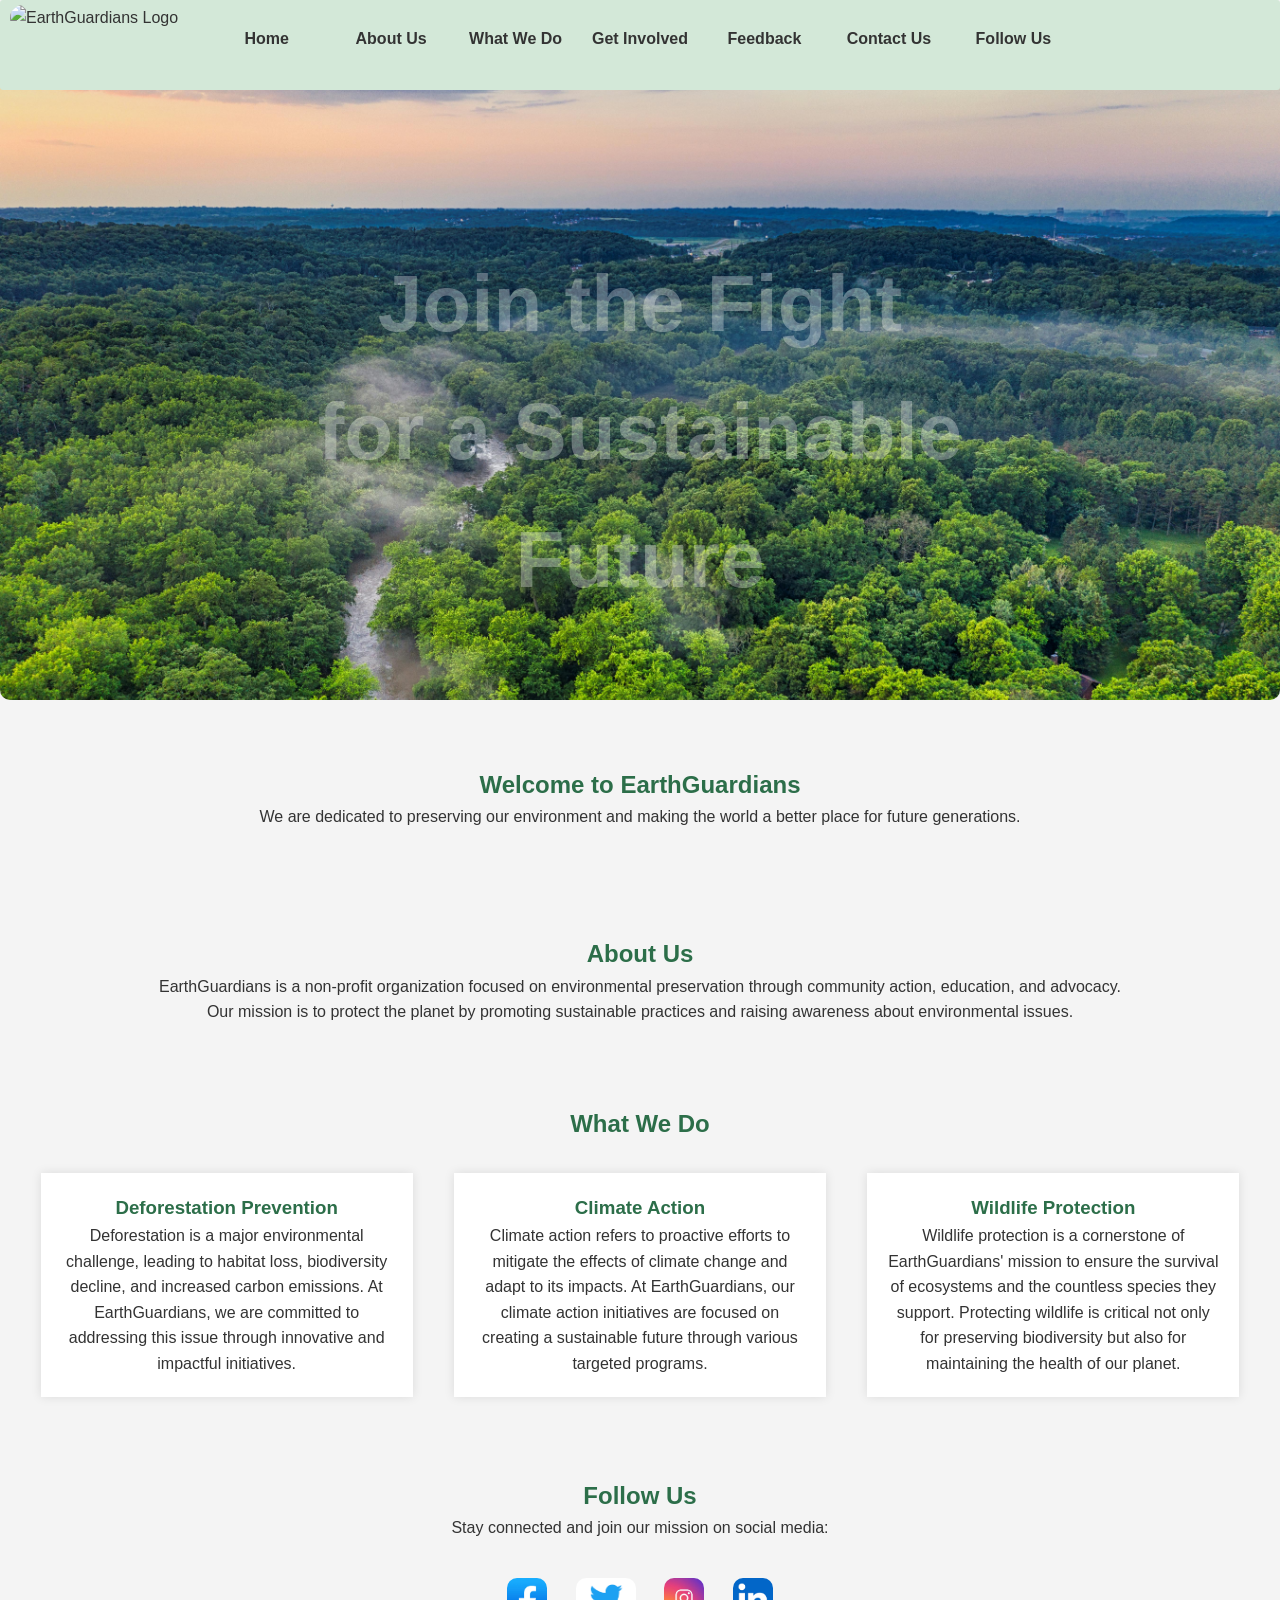
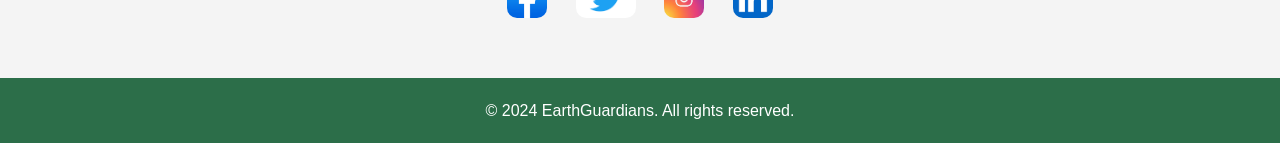
==== index.html @ 2689348c "Add files via upload" ====
<!DOCTYPE html>
<html lang="en">
  <meta charset="UTF-8">
  <meta name="viewport" content="width=device-width, initial-scale=1.0">

<head>
  
  <title>EarthGuardians - Protecting Our Planet</title>
  <link rel="stylesheet" href="1A)Padhle.css">

</head>

<body>



  <header>

    <div id="Topbar" >
    <nav>
<br>

        <a class="Topbar_elements" href="#home" >Home</a>
        <a class="Topbar_elements"href="#about" >About Us</a>
        <a class="Topbar_elements"href="#what-we-do" >What We Do</a>
        <a class="Topbar_elements"href="2)Getinvolved.html" >Get Involved</a>
        <a class="Topbar_elements"href="4)Feedback.html" >Feedback</a>
        <a class="Topbar_elements"href="3)Contactus.html" >Contact Us</a>
        <a class="Topbar_elements"href="#follow-us" >Follow Us</a>

        <div class="logo-container">
        <img src="https://encrypted-tbn0.gstatic.com/images?q=tbn:ANd9GcQoGCYsvXYhXo4yycLhUtwGeHU81bMLSv8JfA&s" alt="EarthGuardians Logo">
        </div>

<br>
<br>
    </nav>
    
    </div>



 


    <div class="Main_Title">
      <p>Join the Fight <br>for a Sustainable Future</p>
    </div>
<br>
<br>





  </header>




<main>
<br>
  <section id="home">
    <div class="intro">
      <h2>Welcome to EarthGuardians</h2>
      <p>We are dedicated to preserving our environment and making the world a better place for future generations.</p>
    </div>
  </section>





  
<br>
  <section id="about">
    <h2>About Us</h2>
    <p>EarthGuardians is a non-profit organization focused on environmental preservation through community action, education, and advocacy.
      <br>
       Our mission is to protect the planet by promoting sustainable practices and raising awareness about environmental issues.</p>
  </section>




 


  <section id="what-we-do">
    <h2>What We Do</h2>
    <div class="services">
      <div class="service-item">
        <h3>Deforestation Prevention</h3>
        <p>Deforestation is a major environmental challenge, leading to habitat loss, biodiversity decline, and increased carbon emissions. At EarthGuardians, we are committed to addressing this issue through innovative and impactful initiatives.</p>
      </div>
      <div class="service-item">
        <h3>Climate Action</h3>
        <p>Climate action refers to proactive efforts to mitigate the effects of climate change and adapt to its impacts. At EarthGuardians, our climate action initiatives are focused on creating a sustainable future through various targeted programs. </p>
      </div>
      <div class="service-item">
        <h3>Wildlife Protection</h3>
        <p>Wildlife protection is a cornerstone of EarthGuardians' mission to ensure the survival of ecosystems and the countless species they support. Protecting wildlife is critical not only for preserving biodiversity but also for maintaining the health of our planet.</p>
      </div>
    </div>
  </section>







  <section id="follow-us">
    <h2>Follow Us</h2>
    <p>Stay connected and join our mission on social media:</p>
    <br>
    <div class="social-media">
      <a href="https://facebook.com" target="_blank">
        <img src="[data-uri]" alt="Facebook" class="social-icon">
      </a>
      <a href="https://twitter.com" target="_blank">
        <img src="[data-uri]" alt="Twitter" class="social-icon">
      </a>
      <a href="https://instagram.com" target="_blank">
        <img src="[data-uri]" alt="Instagram" class="social-icon">
      </a>
      <a href="https://linkedin.com" target="_blank">
        <img src="[data-uri]" alt="LinkedIn" class="social-icon">
      </a>
    </div>
  </section>


</main>





  <footer>
    <p>&copy; 2024 EarthGuardians. All rights reserved.</p>
  </footer>




</body>
</html>
---- 1A)Padhle.css ----
* {
    margin: 0;
    padding: 0;
    box-sizing: border-box;
  }
  
  
  
  body {
    font-family: Arial, sans-serif;
    line-height: 1.6;
    background-color: #f4f4f4;
    color: #333;
  }
  
  
  h1, h2, h3 {
    color: #2c6e49;
  }
  
  
  a {
    text-decoration: none;
    color: inherit;
  }
  
  
  
  
  
  
  
  
  header {
    background-image: url("5A  Protect.jpg");
    background-size: cover;
    text-align: center;
    border-radius: 10px;
    height: 700px;
  }
  
  
  
  #Topbar {
    background-color: #d3e8d8;
    height: 90px;
    width: auto;
    border-radius: 3px;
  }
  
  .Topbar_elements{
    display: inline-block;
    background-color: #d3e8d8;
    border: none;
    width: 120px;
    font-weight: bolder;
    color: #333;
    font-size: 16px ; 
  }
  
  
  
  .logo-container {
    position: absolute;
    top: 5px; 
    left: 10px;
    z-index: 1000;
    border-width: 10px;
  }
  
  .logo-container img {
    width: 80px; 
    height: auto;
    border-radius: 20px;
    
  }
  
  
  
  
  
  
  
  .Main_Title{
    padding: 80px 0;
    padding-left: 240px;
    padding-right: 240px;
    padding-top: 150px;
    padding-bottom:78px ;
    font-family:'Gill Sans', 'Gill Sans MT', Calibri, 'Trebuchet MS', sans-serif;
    font-size: 80px ;
    font-weight: bolder;
    color: white;
    opacity: 30%;
    transition-property: all;
    transition-duration: 0.7s ;
    transition-timing-function: ease-in;
  }
  
  .Main_Title:hover{
    background-color:black;
    opacity: 40%; 
  }
  
  
  
  
  
  
  
  
  #home{ 
    background-color:;
    padding: 40px;
    transition-property: all;
    transition-duration: 0.5s;
    transition-timing-function: ease-in;
  }
  
  #home:hover{
    background-color:#d3e8d8;
  }
  
  
  
  
  
  
  
  #about{
    background-color:;
    padding: 40px;
    transition-property: all;
    transition-duration: 0.5s;
    transition-timing-function: ease-in;
  }
  
  #about:hover{
    background-color:#d3e8d8;
  }
  
  
  
  
  
  
  .service-item{
    transition-property: all;
    transition-duration: 0.5s;
    transition-timing-function: ease-in;
  }
  
  .service-item:hover{
    background-color:#d3e8d8;
  }
  
  
  
  
  
  
  
  section {
    padding: 40px 20px;
    text-align: center;
  }
  
  
  
  
  
  
  .services {
    display: flex;
    justify-content: space-around;
    margin-top: 30px;
  }
  
  .service-item {
    background-color: #fff;
    padding: 20px;
    box-shadow: 0 0 10px rgba(0, 0, 0, 0.1);
    width: 30%;
  }
  
  
  
  
  
  
  .social-icon{
    height: 40px;
    border-radius: 10px;
    margin: 12px;
  }
  
  
  
  
  
  
  
  
  footer {
    text-align: center;
    background-color: #2c6e49;
    color: white;
    padding: 20px 0;
  }
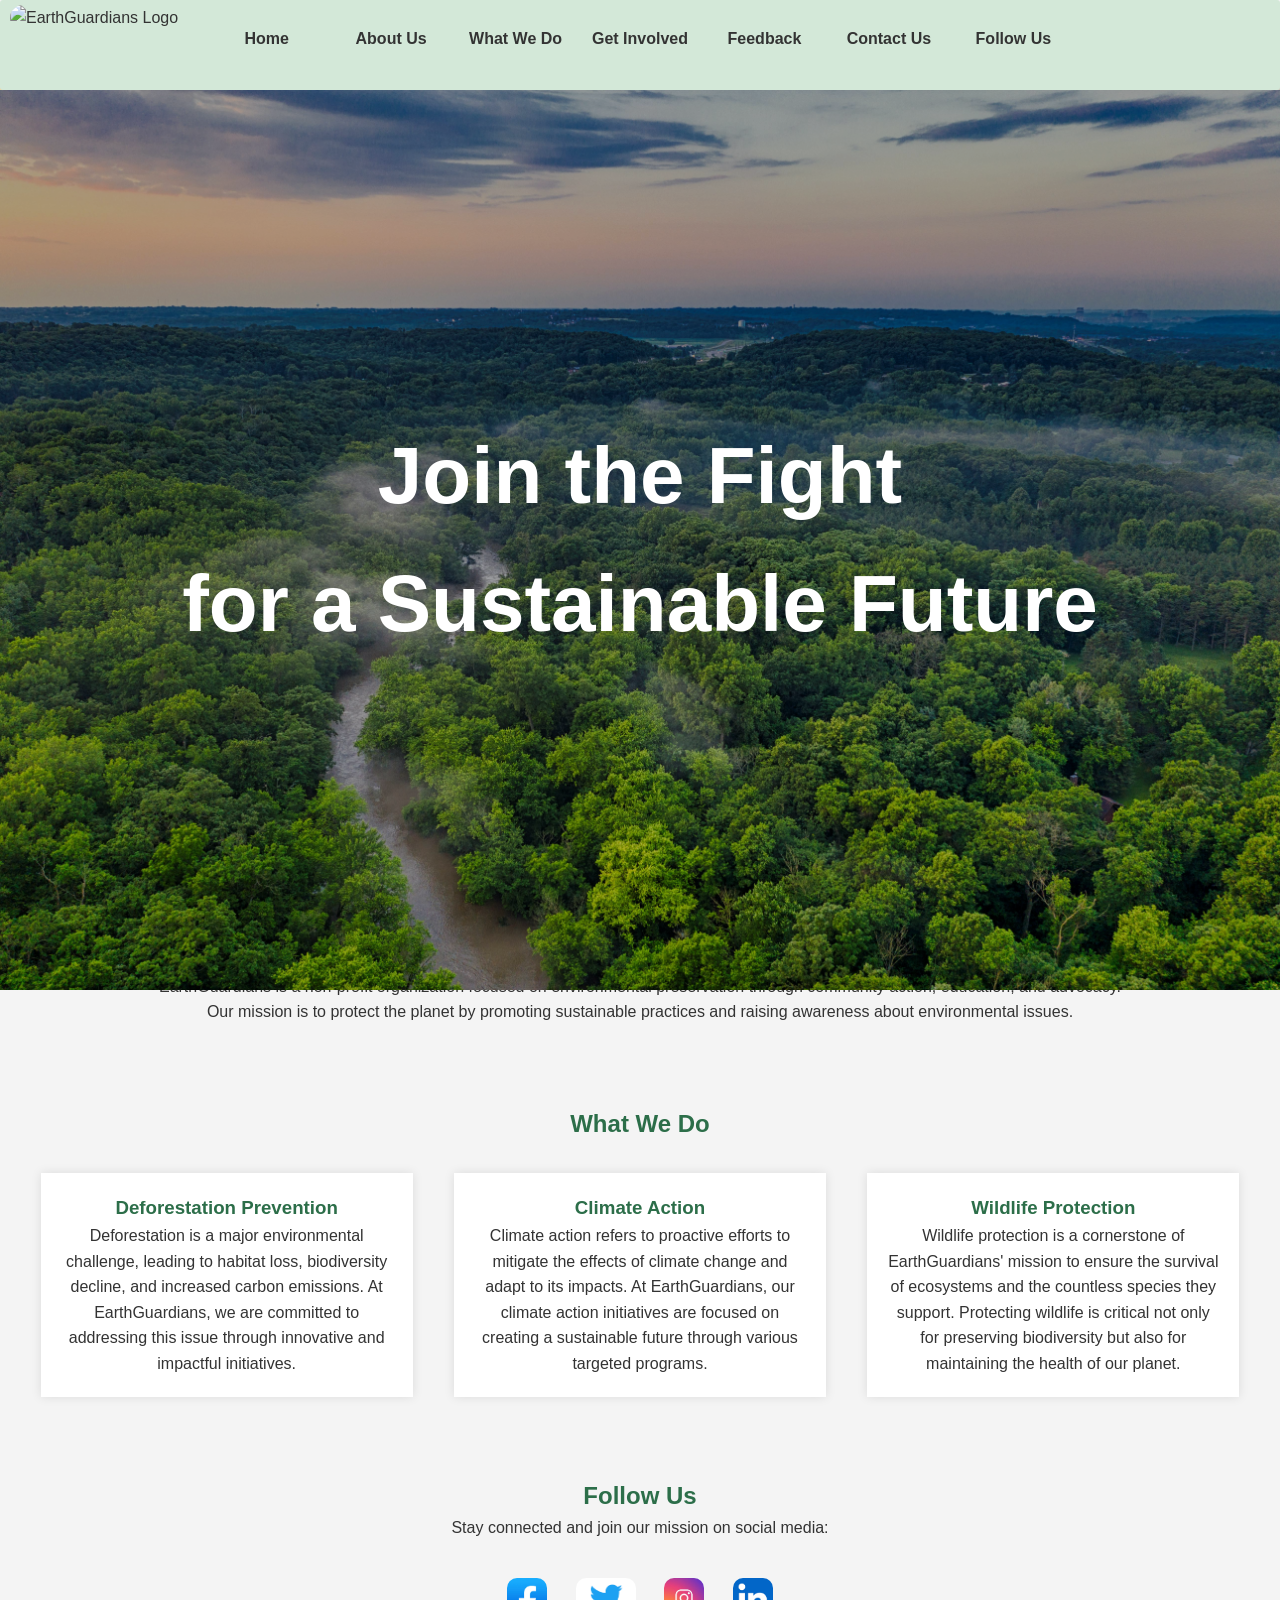
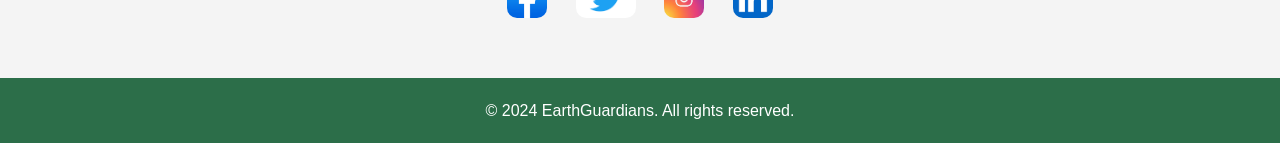
==== commit 4dcdf2a0: "index.html" ====
--- a/index.html
+++ b/index.html
@@ -43,8 +43,9 @@
  
 
 
-    <div class="Main_Title">
-      <p>Join the Fight <br>for a Sustainable Future</p>
+    <div class="hero">
+    <div class="overlay"></div>
+      <h1 class="Main_Title">Join the Fight<br>for a Sustainable Future</h1>
     </div>
 <br>
 <br>
@@ -146,3 +147,4 @@
 
 </body>
 </html>
+
--- a/1A)Padhle.css
+++ b/1A)Padhle.css
@@ -82,26 +82,38 @@
   
   
   
-  .Main_Title{
-    padding: 80px 0;
-    padding-left: 240px;
-    padding-right: 240px;
-    padding-top: 150px;
-    padding-bottom:78px ;
-    font-family:'Gill Sans', 'Gill Sans MT', Calibri, 'Trebuchet MS', sans-serif;
-    font-size: 80px ;
-    font-weight: bolder;
-    color: white;
-    opacity: 30%;
-    transition-property: all;
-    transition-duration: 0.7s ;
-    transition-timing-function: ease-in;
-  }
-  
-  .Main_Title:hover{
-    background-color:black;
-    opacity: 40%; 
-  }
+  .hero {
+  position: relative;
+  background: url('5A\ \ Protect.jpg') center/cover no-repeat;
+  height: 100vh; /* or fixed height like 600px */
+}
+
+.overlay {
+  position: absolute;
+  top: 0;
+  left: 0;
+  width: 100%;
+  height: 100%;
+  background: rgba(0,0,0,0.3);
+  transition: background 0.7s ease-in;
+}
+
+.hero:hover .overlay {
+  background: rgba(0,0,0,0.4);
+}
+
+.Main_Title {
+  position: relative;
+  font-family: 'Gill Sans', 'Gill Sans MT', Calibri, 'Trebuchet MS', sans-serif;
+  font-size: 80px;
+  font-weight: bolder;
+  color: white;
+  text-align: center;
+  top: 50%;
+  transform: translateY(-50%);
+  margin: 0;
+}
+
   
   
   
@@ -207,4 +219,5 @@
     background-color: #2c6e49;
     color: white;
     padding: 20px 0;
-  }+
+  }
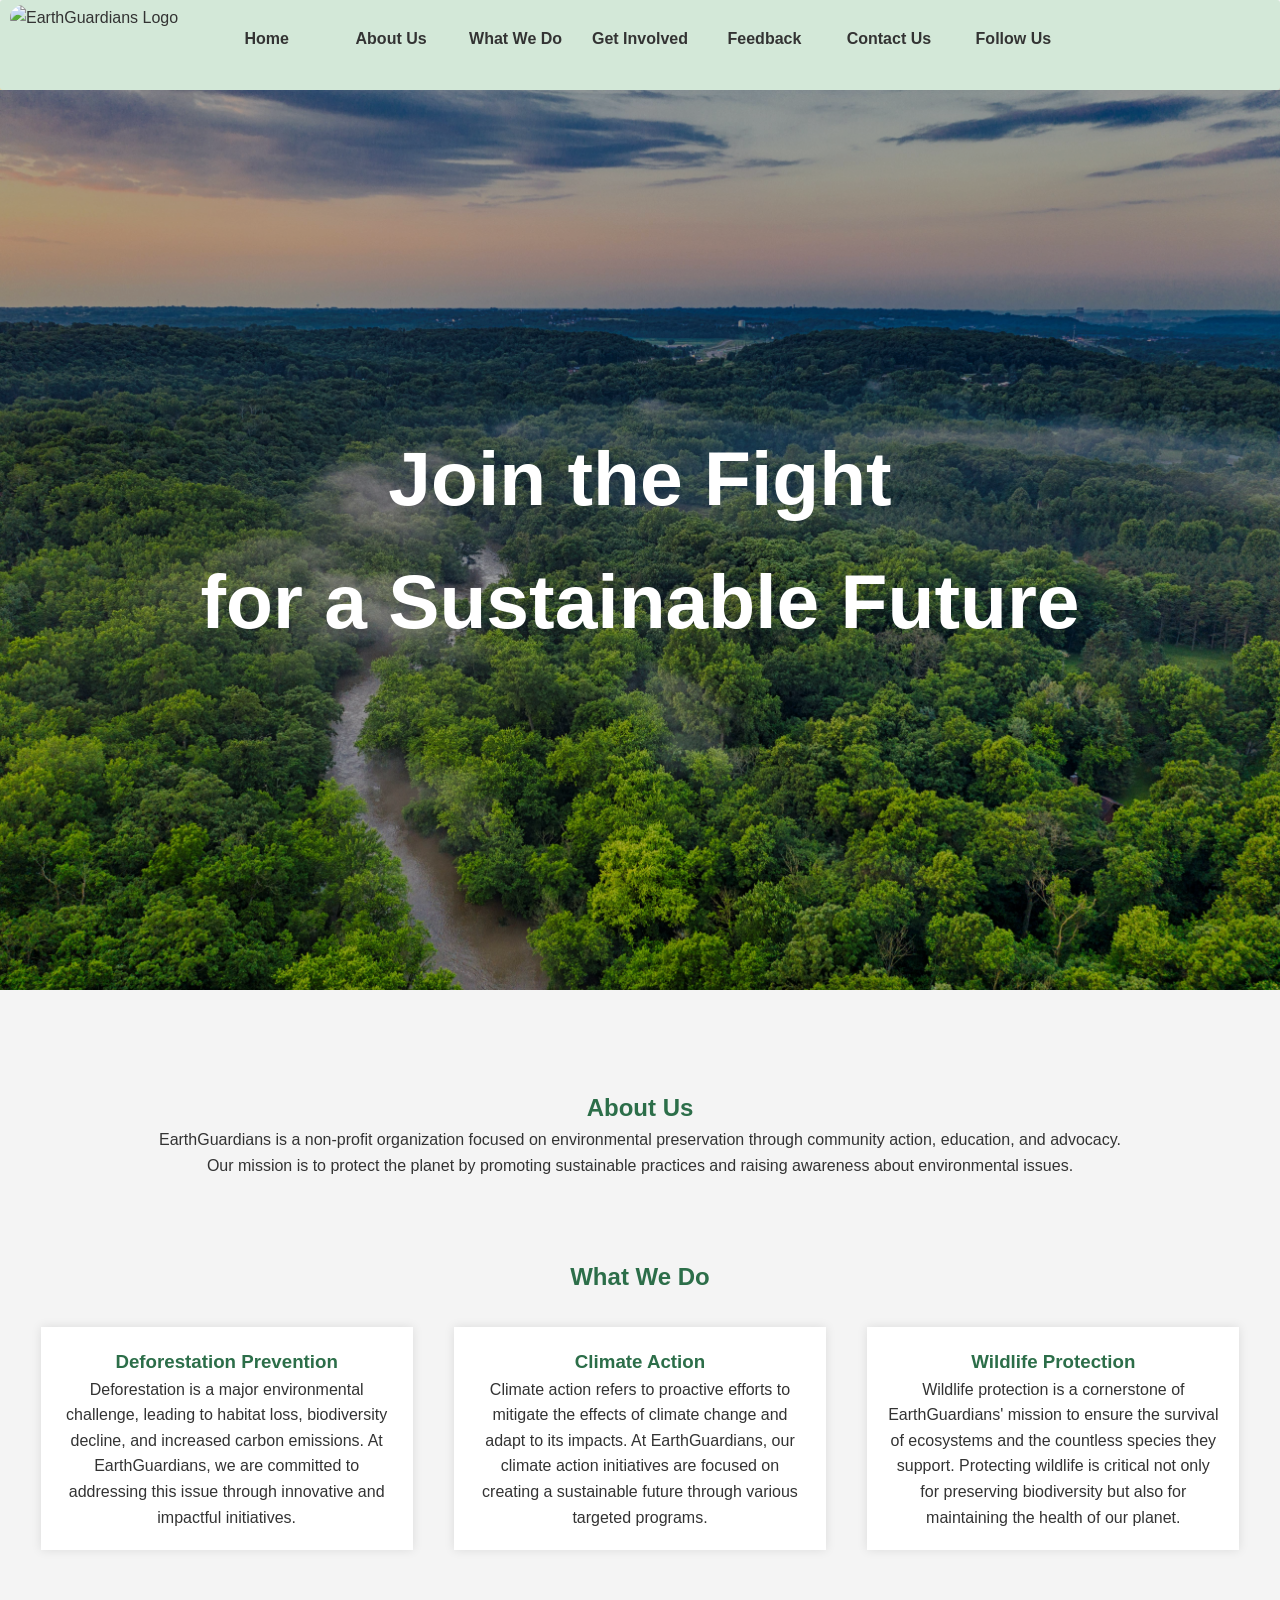
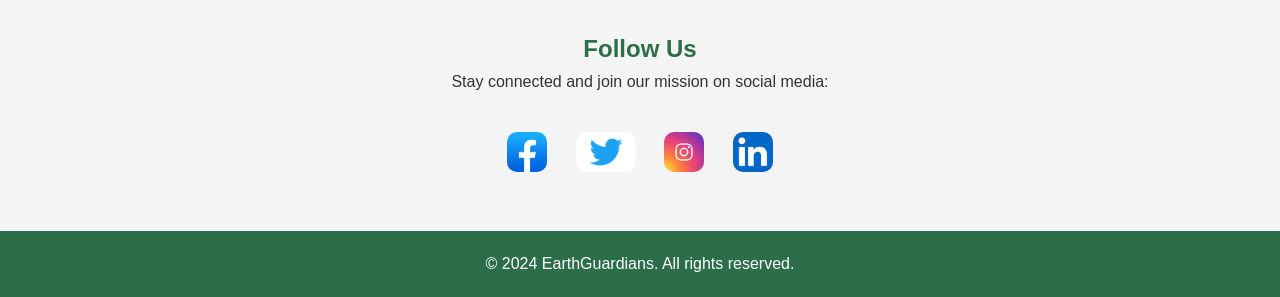
==== commit d160f792: "Update index.html" ====
--- a/index.html
+++ b/index.html
@@ -43,10 +43,12 @@
  
 
 
-    <div class="hero">
-    <div class="overlay"></div>
-      <h1 class="Main_Title">Join the Fight<br>for a Sustainable Future</h1>
-    </div>
+   <section class="hero">
+  <div class="overlay"></div>
+  <h1 class="Main_Title">
+    Join the Fight<br>for a Sustainable Future
+  </h1>
+    
 <br>
 <br>
 
@@ -61,12 +63,20 @@
 
 <main>
 <br>
-  <section id="home">
-    <div class="intro">
-      <h2>Welcome to EarthGuardians</h2>
-      <p>We are dedicated to preserving our environment and making the world a better place for future generations.</p>
-    </div>
-  </section>
+<br>
+<br>
+<br>
+<br>
+<br>
+<br>
+
+
+<section id="home">
+  <div class="intro">
+    <h2>Welcome to EarthGuardians</h2>
+    <p>We are dedicated to preserving our environment and making the world a better place for future generations.</p>
+  </div>
+</section>
 
 
 
@@ -148,3 +158,4 @@
 </body>
 </html>
 
+
--- a/1A)Padhle.css
+++ b/1A)Padhle.css
@@ -81,14 +81,20 @@
   
   
   
-  
-  .hero {
+
+
+.hero {
   position: relative;
+  height: 100vh;
   background: url('5A\ \ Protect.jpg') center/cover no-repeat;
-  height: 100vh; /* or fixed height like 600px */
-}
-
-.overlay {
+  display: flex;
+  align-items: center;
+  justify-content: center;
+  text-align: center;
+}
+
+
+.hero .overlay {
   position: absolute;
   top: 0;
   left: 0;
@@ -96,25 +102,24 @@
   height: 100%;
   background: rgba(0,0,0,0.3);
   transition: background 0.7s ease-in;
+  z-index: 0;
 }
 
 .hero:hover .overlay {
   background: rgba(0,0,0,0.4);
 }
+
 
 .Main_Title {
   position: relative;
   font-family: 'Gill Sans', 'Gill Sans MT', Calibri, 'Trebuchet MS', sans-serif;
-  font-size: 80px;
+  font-size: clamp(40px, 6vw, 80px); 
   font-weight: bolder;
   color: white;
-  text-align: center;
-  top: 50%;
-  transform: translateY(-50%);
+  z-index: 1; 
   margin: 0;
-}
-
-  
+  padding: 0 15px;
+}
   
   
   
@@ -221,3 +226,5 @@
     padding: 20px 0;
 
   }
+
+
